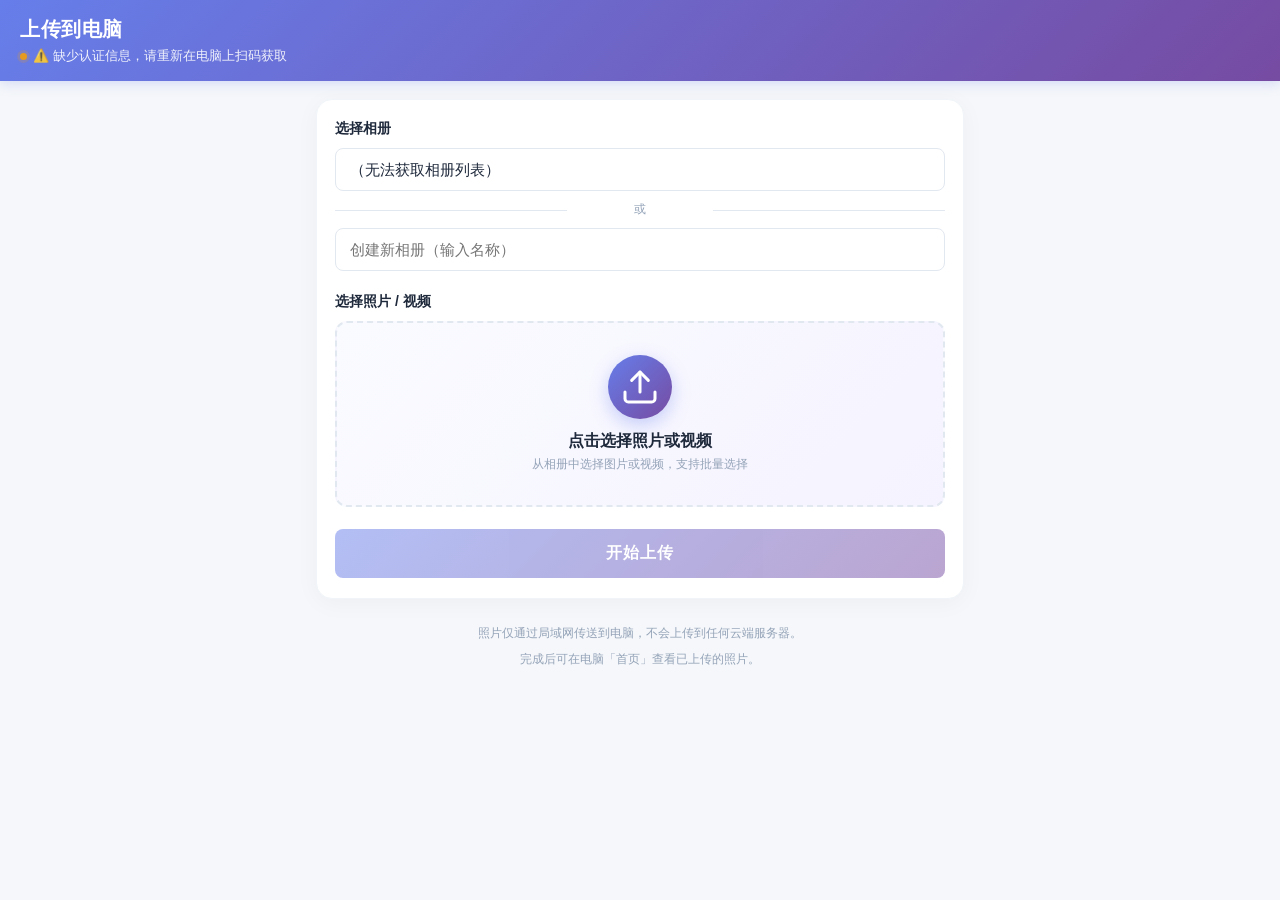
==== .bin/web/mobile-upload.html @ bdc0e415 "0.0.3，新增手机上传，引导页" ====
<!DOCTYPE html>
<html lang="zh-CN">
<head>
    <meta charset="UTF-8">
    <meta name="viewport" content="width=device-width, initial-scale=1.0, maximum-scale=1.0, user-scalable=no, viewport-fit=cover">
    <meta name="apple-mobile-web-app-capable" content="yes">
    <meta name="apple-mobile-web-app-status-bar-style" content="default">
    <title>手机上传 - 无联网相册</title>
    <link rel="stylesheet" href="mobile-upload.css">
    <script src="config.js"></script>
    <script src="exifr.js"></script>
    <script src="media-processor.js"></script>
</head>
<body>
    <div class="m-page">
        <header class="m-header">
            <div class="m-title">上传到电脑</div>
            <div class="m-status" id="mStatus">连接成功 · 同一局域网直传</div>
        </header>

        <div class="m-body">
            <div class="m-form">
                <div class="m-field">
                    <label class="m-label">选择相册</label>
                    <div class="m-album">
                        <select id="mAlbumSelect" class="m-select">
                            <option value="">加载中...</option>
                        </select>
                        <div class="m-or">或</div>
                        <input type="text" id="mNewAlbum" class="m-input" placeholder="创建新相册（输入名称）" maxlength="20">
                    </div>
                </div>

                <div class="m-field">
                    <label class="m-label">选择照片 / 视频</label>
                    <div class="m-dropzone" id="mDropzone">
                        <div class="m-ic">
                            <svg width="40" height="40" viewBox="0 0 24 24" fill="none" stroke="currentColor" stroke-width="1.8" stroke-linecap="round" stroke-linejoin="round">
                                <path d="M21 15v4a2 2 0 0 1-2 2H5a2 2 0 0 1-2-2v-4"></path>
                                <polyline points="17 8 12 3 7 8"></polyline>
                                <line x1="12" y1="3" x2="12" y2="15"></line>
                            </svg>
                        </div>
                        <div class="m-dz-text">点击选择照片或视频</div>
                        <div class="m-dz-sub">从相册中选择图片或视频，支持批量选择</div>
                        <input type="file" id="mFileInput" multiple style="display:none">
                    </div>
                    <div class="m-file-list" id="mFileList"></div>
                </div>

                <button class="m-submit" id="mSubmit" disabled>
                    <span id="mSubmitText">开始上传</span>
                </button>

                <div class="m-progress" id="mProgress" style="display:none;">
                    <div class="m-prog-row">
                        <span id="mProgStage">准备上传...</span>
                        <span id="mProgPercent">0%</span>
                    </div>
                    <div class="m-prog-bar">
                        <div class="m-prog-fill" id="mProgFill"></div>
                    </div>
                    <div class="m-prog-detail" id="mProgDetail"></div>
                </div>

                <div class="m-result" id="mResult" style="display:none;"></div>
            </div>

            <div class="m-foot">
                <p>照片仅通过局域网传送到电脑，不会上传到任何云端服务器。</p>
                <p>完成后可在电脑「首页」查看已上传的照片。</p>
            </div>
        </div>
    </div>

    <script>
    (function () {
        'use strict';

        // 从 URL 读取 token
        function getQuery(k) {
            var s = location.search.substring(1);
            var arr = s.split('&');
            for (var i = 0; i < arr.length; i++) {
                var p = arr[i].split('=');
                if (decodeURIComponent(p[0]) === k) return decodeURIComponent(p[1] || '');
            }
            return '';
        }

        var token = getQuery('token');
        if (!token) {
            document.getElementById('mStatus').textContent = '⚠️ 缺少认证信息，请重新在电脑上扫码获取';
            document.getElementById('mStatus').className = 'm-status m-status-warn';
        }

        var XHR_TIMEOUT_MS = 300000;

        var albumSelect = document.getElementById('mAlbumSelect');
        var newAlbumInput = document.getElementById('mNewAlbum');
        var dropzone = document.getElementById('mDropzone');
        var fileInput = document.getElementById('mFileInput');
        var fileListEl = document.getElementById('mFileList');
        var submitBtn = document.getElementById('mSubmit');
        var submitText = document.getElementById('mSubmitText');
        var progressEl = document.getElementById('mProgress');
        var progStage = document.getElementById('mProgStage');
        var progPercent = document.getElementById('mProgPercent');
        var progFill = document.getElementById('mProgFill');
        var progDetail = document.getElementById('mProgDetail');
        var resultEl = document.getElementById('mResult');

        var selectedFiles = [];
        var isUploading = false;

        // ========== 加载相册列表 ==========
        function loadAlbums() {
            fetch('/api/summary').then(function (r) { return r.json(); }).then(function (d) {
                var members = (d && d.members) ? d.members : {};
                albumSelect.innerHTML = '<option value="">选择已有相册...</option>'
                    + Object.values(members).map(function (a) {
                        return '<option value="' + escapeAttr(a.name) + '">' + escapeHtml(a.name) + '</option>';
                    }).join('');
                albumSelect.disabled = false;
            }).catch(function () {
                albumSelect.innerHTML = '<option value="">（无法获取相册列表）</option>';
            });
        }

        function escapeHtml(s) {
            return String(s == null ? '' : s).replace(/[&<>"']/g, function (c) {
                return ({ '&': '&amp;', '<': '&lt;', '>': '&gt;', '"': '&quot;', "'": '&#39;' })[c];
            });
        }
        function escapeAttr(s) { return escapeHtml(s); }

        function toast(msg, type) {
            var el = document.createElement('div');
            el.className = 'm-toast m-toast-' + (type || 'info');
            el.textContent = msg;
            document.body.appendChild(el);
            setTimeout(function () { el.classList.add('show'); }, 10);
            setTimeout(function () {
                el.classList.remove('show');
                setTimeout(function () { el.remove(); }, 400);
            }, 2200);
        }

        // ========== 文件选择 ==========
        dropzone.addEventListener('click', function () {
            if (isUploading) return;
            fileInput.click();
        });
        fileInput.addEventListener('change', function () {
            addFiles(fileInput.files);
            fileInput.value = '';
        });

        function addFiles(files) {
            if (!files) return;
            for (var i = 0; i < files.length; i++) {
                selectedFiles.push(files[i]);
            }
            renderFileList();
            updateSubmitBtn();
        }

        function renderFileList() {
            if (selectedFiles.length === 0) {
                fileListEl.innerHTML = '';
                return;
            }
            var itemsHtml = selectedFiles.map(function (f, idx) {
                var size = formatSize(f.size);
                var isVideo = f.type && f.type.startsWith('video');
                return '<div class="m-file-item">' +
                    '<div class="m-fi-icon">' + (isVideo ? '🎬' : '🖼️') + '</div>' +
                    '<div class="m-fi-body">' +
                        '<div class="m-fi-name">' + escapeHtml(f.name) + '</div>' +
                        '<div class="m-fi-meta">' + size + (f.type ? ' · ' + f.type : '') + '</div>' +
                    '</div>' +
                    '<button type="button" class="m-fi-del" data-idx="' + idx + '">×</button>' +
                '</div>';
            }).join('');
            fileListEl.innerHTML = '<div class="m-fi-header">已选 ' + selectedFiles.length + ' 个文件</div>' + itemsHtml;

            fileListEl.querySelectorAll('.m-fi-del').forEach(function (b) {
                b.addEventListener('click', function () {
                    if (isUploading) return;
                    var i = parseInt(b.getAttribute('data-idx'), 10);
                    selectedFiles.splice(i, 1);
                    renderFileList();
                    updateSubmitBtn();
                });
            });
        }

        function formatSize(n) {
            if (!n) return '0 B';
            var units = ['B', 'KB', 'MB', 'GB'];
            var i = 0;
            while (n >= 1024 && i < units.length - 1) { n /= 1024; i++; }
            return n.toFixed(n < 10 && i > 0 ? 1 : 0) + ' ' + units[i];
        }

        function updateSubmitBtn() {
            var hasFiles = selectedFiles.length > 0;
            var hasAlbum = !!(albumSelect.value || (newAlbumInput.value || '').trim());
            submitBtn.disabled = !hasFiles || !hasAlbum || isUploading || !token;
        }

        albumSelect.addEventListener('change', function () {
            if (this.value) newAlbumInput.value = '';
            updateSubmitBtn();
        });
        newAlbumInput.addEventListener('input', function () {
            if (this.value.trim()) albumSelect.value = '';
            updateSubmitBtn();
        });

        // ========== 上传 ==========
        submitBtn.addEventListener('click', doUpload);

        async function doUpload() {
            if (isUploading || submitBtn.disabled) return;
            if (!token) { toast('缺少认证，请重新扫码', 'error'); return; }
            if (selectedFiles.length === 0) { toast('请先选择文件', 'warn'); return; }

            var album_name = albumSelect.value || '';
            var new_album_name = (newAlbumInput.value || '').trim();
            if (!album_name && !new_album_name) { toast('请选择或输入相册名称', 'warn'); return; }

            isUploading = true;
            submitBtn.disabled = true;
            submitText.textContent = '上传中...';
            progressEl.style.display = '';
            resultEl.style.display = 'none';
            progFill.style.width = '0%';
            progPercent.textContent = '0%';

            var totalSuccess = 0, totalFail = 0, totalDup = 0;

            // 逐个上传（移动端简单策略，避免并发太高）
            for (var i = 0; i < selectedFiles.length; i++) {
                var f = selectedFiles[i];
                progStage.textContent = '处理中 ' + (i + 1) + '/' + selectedFiles.length;
                progDetail.textContent = f.name;

                try {
                    var r = await uploadOne(f, album_name, new_album_name, i, selectedFiles.length);
                    if (r && r.duplicate) totalDup++;
                    else totalSuccess++;
                } catch (e) {
                    totalFail++;
                    progDetail.textContent = f.name + ' 失败：' + (e.message || '');
                    await sleep(300);
                }

                var pct = Math.round(((i + 1) / selectedFiles.length) * 100);
                progFill.style.width = pct + '%';
                progPercent.textContent = pct + '%';
            }

            // 完成
            isUploading = false;
            submitBtn.disabled = false;
            submitText.textContent = '开始上传';
            progStage.textContent = '上传完成';
            progDetail.textContent = '';

            var html = '<div class="m-result-card">';
            if (totalSuccess > 0) html += '<div class="m-ok">✔ 成功上传 ' + totalSuccess + ' 张</div>';
            if (totalDup > 0) html += '<div class="m-dup">⚠ 跳过重复照片 ' + totalDup + ' 张</div>';
            if (totalFail > 0) html += '<div class="m-fail">✗ 失败 ' + totalFail + ' 张</div>';
            html += '<div class="m-result-tip">可在电脑端首页查看新上传的照片</div></div>';
            resultEl.innerHTML = html;
            resultEl.style.display = '';

            // 成功后清空已选文件
            selectedFiles = [];
            renderFileList();
            updateSubmitBtn();
        }

        async function uploadOne(file, album_name, new_album_name, idx, totalCount) {
            // 1. 用 MediaProcessor 处理文件（生成缩略图、提取 EXIF 拍摄日期、视频截帧）
            var processed;
            try {
                processed = await MediaProcessor.processFile(file);
                processed.file = file;
            } catch (e) {
                // 处理失败，降级为直接上传原始文件
                processed = { file: file, width: 0, height: 0, createTime: '', thumbnailBlob: null };
            }

            // 2. 构造 FormData（与电脑端 upload.js 字段一致）
            var uploadFile = processed.convertedFile || processed.file;
            var fd = new FormData();
            fd.append('album_name', album_name || '');
            fd.append('new_album_name', new_album_name || '');
            fd.append('count', String(totalCount));
            fd.append('index', String(idx));
            fd.append('file', uploadFile);
            fd.append('width', processed.width || 0);
            fd.append('height', processed.height || 0);
            fd.append('create_time', processed.createTime || '');
            fd.append('size', uploadFile.size || 0);
            if (processed.thumbnailBlob) {
                fd.append('thumbnail', processed.thumbnailBlob, 'thumb.webp');
            }

            // 3. 上传
            progStage.textContent = '上传中 ' + (idx + 1) + '/' + totalCount;

            return new Promise(function (resolve, reject) {
                var xhr = new XMLHttpRequest();
                xhr.open('POST', '/api/upload');
                xhr.setRequestHeader('X-Auth', token);
                xhr.timeout = XHR_TIMEOUT_MS;

                xhr.onload = function () {
                    if (xhr.status === 200) {
                        try { resolve(JSON.parse(xhr.responseText)); }
                        catch (e) { resolve({}); }
                    } else if (xhr.status === 401) {
                        reject(new Error('认证已失效，请重新扫码'));
                    } else {
                        var msg = '上传失败';
                        try {
                            var d = JSON.parse(xhr.responseText);
                            if (d.error) msg = d.error;
                        } catch (e) {}
                        reject(new Error(msg));
                    }
                };
                xhr.onerror = function () { reject(new Error('网络错误，检查手机电脑是否同一局域网')); };
                xhr.ontimeout = function () { reject(new Error('上传超时，视频可能过大')); };
                xhr.onabort = function () { reject(new Error('取消')); };

                xhr.send(fd);
            });
        }

        function sleep(ms) { return new Promise(function (r) { setTimeout(r, ms); }); }

        // 初始化
        loadAlbums();
        updateSubmitBtn();
    })();
    </script>
</body>
</html>
---- .bin/web/mobile-upload.css ----
/* 移动端上传页：手机友好样式 */

* { box-sizing: border-box; -webkit-tap-highlight-color: transparent; }

:root {
    --color-primary: #667eea;
    --color-secondary: #764ba2;
    --color-success: #10b981;
    --color-warning: #f59e0b;
    --color-danger: #ef4444;
    --color-text-primary: #1e293b;
    --color-text-secondary: #475569;
    --color-text-muted: #94a3b8;
    --color-border: #e2e8f0;
    --color-border-light: #f1f5f9;
    --color-bg: #f5f7fa;
    --color-bg-card: #ffffff;
    --radius-sm: 8px;
    --radius-md: 12px;
    --radius-lg: 16px;
}

html, body {
    margin: 0; padding: 0;
    background: var(--color-bg);
    color: var(--color-text-primary);
    font-family: -apple-system, BlinkMacSystemFont, "PingFang SC", "Helvetica Neue", Helvetica, Arial, sans-serif;
    font-size: 15px;
    -webkit-font-smoothing: antialiased;
    min-height: 100vh;
}

.m-page {
    min-height: 100vh;
    display: flex;
    flex-direction: column;
    padding-bottom: env(safe-area-inset-bottom, 0);
}

/* ========== Header ========== */
.m-header {
    position: sticky;
    top: 0;
    z-index: 20;
    padding: calc(env(safe-area-inset-top, 0) + 16px) 20px 16px;
    background: linear-gradient(135deg, var(--color-primary) 0%, var(--color-secondary) 100%);
    color: #fff;
    box-shadow: 0 2px 12px rgba(102, 126, 234, 0.25);
}
.m-title {
    font-size: 20px;
    font-weight: 700;
    margin-bottom: 4px;
    letter-spacing: 0.5px;
}
.m-status {
    font-size: 13px;
    opacity: 0.9;
    display: flex;
    align-items: center;
    gap: 6px;
}
.m-status::before {
    content: '';
    display: inline-block;
    width: 7px; height: 7px;
    border-radius: 50%;
    background: #34d399;
    box-shadow: 0 0 0 3px rgba(52, 211, 153, 0.25);
}
.m-status-warn::before {
    background: var(--color-warning);
    box-shadow: 0 0 0 3px rgba(245, 158, 11, 0.2);
}

/* ========== Body ========== */
.m-body {
    flex: 1;
    padding: 18px 16px 28px;
    max-width: 680px;
    width: 100%;
    margin: 0 auto;
}

.m-form {
    background: var(--color-bg-card);
    border-radius: var(--radius-lg);
    padding: 20px 18px;
    box-shadow: 0 4px 24px rgba(15, 23, 42, 0.04);
    border: 1px solid var(--color-border-light);
}

/* ========== Field ========== */
.m-field {
    margin-bottom: 22px;
}
.m-field:last-of-type {
    margin-bottom: 18px;
}
.m-label {
    display: block;
    font-size: 14px;
    font-weight: 600;
    color: var(--color-text-primary);
    margin-bottom: 10px;
}
.m-muted {
    color: var(--color-text-muted);
    font-weight: 400;
    font-size: 12px;
}

.m-input, .m-select {
    width: 100%;
    padding: 12px 14px;
    border: 1.5px solid var(--color-border);
    border-radius: var(--radius-sm);
    font-size: 15px;
    color: var(--color-text-primary);
    background: #fff;
    transition: all 0.2s;
    outline: none;
    -webkit-appearance: none;
    appearance: none;
}
.m-input:focus, .m-select:focus {
    border-color: var(--color-primary);
    box-shadow: 0 0 0 3px rgba(102, 126, 234, 0.12);
}

.m-album {
    display: flex;
    flex-direction: column;
    gap: 10px;
}
.m-or {
    text-align: center;
    font-size: 12px;
    color: var(--color-text-muted);
    position: relative;
}
.m-or::before, .m-or::after {
    content: '';
    position: absolute;
    top: 50%;
    width: 38%;
    height: 1px;
    background: var(--color-border);
}
.m-or::before { left: 0; }
.m-or::after { right: 0; }

/* ========== Dropzone ========== */
.m-dropzone {
    border: 2px dashed var(--color-border);
    border-radius: var(--radius-md);
    background: linear-gradient(135deg, #fafbff 0%, #f5f3ff 100%);
    padding: 32px 16px;
    text-align: center;
    cursor: pointer;
    transition: all 0.25s;
}
.m-dropzone:active {
    transform: scale(0.99);
    border-color: var(--color-primary);
    background: rgba(102, 126, 234, 0.05);
}
.m-ic {
    width: 64px; height: 64px;
    margin: 0 auto 12px;
    border-radius: 50%;
    background: linear-gradient(135deg, var(--color-primary) 0%, var(--color-secondary) 100%);
    color: #fff;
    display: flex; align-items: center; justify-content: center;
    box-shadow: 0 6px 18px rgba(102, 126, 234, 0.35);
}
.m-dz-text {
    font-size: 16px;
    font-weight: 600;
    color: var(--color-text-primary);
    margin-bottom: 4px;
}
.m-dz-sub {
    font-size: 12px;
    color: var(--color-text-muted);
}
.m-dz-tip {
    margin-top: 8px;
    padding: 6px 10px;
    font-size: 12px;
    color: #92400e;
    background: #fef3c7;
    border-radius: 6px;
    line-height: 1.5;
}

/* ========== File list ========== */
.m-file-list {
    margin-top: 14px;
}
.m-fi-header {
    font-size: 13px;
    color: var(--color-text-secondary);
    margin-bottom: 10px;
    font-weight: 500;
}
.m-file-item {
    display: flex;
    align-items: center;
    gap: 10px;
    padding: 10px 12px;
    background: var(--color-border-light);
    border-radius: var(--radius-sm);
    margin-bottom: 8px;
}
.m-fi-icon {
    flex-shrink: 0;
    width: 36px; height: 36px;
    border-radius: 8px;
    background: #fff;
    display: flex; align-items: center; justify-content: center;
    font-size: 18px;
}
.m-fi-body { flex: 1; min-width: 0; }
.m-fi-name {
    font-size: 14px;
    font-weight: 500;
    color: var(--color-text-primary);
    white-space: nowrap;
    overflow: hidden;
    text-overflow: ellipsis;
}
.m-fi-meta {
    font-size: 12px;
    color: var(--color-text-muted);
    margin-top: 2px;
}
.m-fi-del {
    flex-shrink: 0;
    width: 28px; height: 28px;
    border: none;
    background: #fff;
    color: var(--color-text-muted);
    border-radius: 50%;
    font-size: 18px;
    line-height: 28px;
    text-align: center;
    cursor: pointer;
    padding: 0;
}
.m-fi-del:active { background: #fee2e2; color: var(--color-danger); }

/* ========== Submit ========== */
.m-submit {
    display: block;
    width: 100%;
    padding: 14px 18px;
    font-size: 16px;
    font-weight: 600;
    color: #fff;
    background: linear-gradient(135deg, var(--color-primary) 0%, var(--color-secondary) 100%);
    border: none;
    border-radius: var(--radius-sm);
    cursor: pointer;
    box-shadow: 0 6px 18px rgba(102, 126, 234, 0.35);
    transition: all 0.2s;
    letter-spacing: 1px;
    margin-top: 4px;
}
.m-submit:disabled {
    opacity: 0.5;
    cursor: not-allowed;
    box-shadow: none;
}
.m-submit:active:not(:disabled) {
    transform: translateY(1px);
    box-shadow: 0 3px 10px rgba(102, 126, 234, 0.3);
}

/* ========== Progress ========== */
.m-progress {
    margin-top: 20px;
    padding: 14px 16px;
    background: var(--color-border-light);
    border-radius: var(--radius-sm);
}
.m-prog-row {
    display: flex;
    justify-content: space-between;
    align-items: center;
    margin-bottom: 8px;
    font-size: 13px;
    color: var(--color-text-secondary);
    font-weight: 500;
}
.m-prog-row span:last-child {
    font-weight: 600;
    color: var(--color-primary);
}
.m-prog-bar {
    height: 8px;
    border-radius: 999px;
    background: #e2e8f0;
    overflow: hidden;
}
.m-prog-fill {
    height: 100%;
    width: 0%;
    background: linear-gradient(90deg, var(--color-primary) 0%, var(--color-secondary) 100%);
    border-radius: 999px;
    transition: width 0.25s ease;
}
.m-prog-detail {
    margin-top: 8px;
    font-size: 12px;
    color: var(--color-text-muted);
    overflow: hidden;
    white-space: nowrap;
    text-overflow: ellipsis;
}

/* ========== Result ========== */
.m-result {
    margin-top: 18px;
}
.m-result-card {
    background: #fff;
    border: 1px solid var(--color-border);
    border-radius: var(--radius-md);
    padding: 16px 18px;
}
.m-result-card > div {
    padding: 6px 0;
    font-size: 15px;
    font-weight: 500;
}
.m-ok { color: var(--color-success); }
.m-dup { color: var(--color-warning); }
.m-fail { color: var(--color-danger); }
.m-result-tip {
    margin-top: 10px;
    padding-top: 12px !important;
    border-top: 1px dashed var(--color-border);
    font-size: 13px !important;
    font-weight: 400 !important;
    color: var(--color-text-muted) !important;
}

/* ========== Footer ========== */
.m-foot {
    margin-top: 24px;
    text-align: center;
    color: var(--color-text-muted);
    font-size: 12px;
    line-height: 1.8;
}
.m-foot p { margin: 0 0 4px; }

/* ========== Toast ========== */
.m-toast {
    position: fixed;
    top: 40%;
    left: 50%;
    transform: translate(-50%, -50%) scale(0.92);
    padding: 10px 18px;
    border-radius: 10px;
    background: rgba(15, 23, 42, 0.92);
    color: #fff;
    font-size: 14px;
    z-index: 1000;
    opacity: 0;
    pointer-events: none;
    transition: all 0.25s;
    max-width: 80vw;
}
.m-toast.show {
    opacity: 1;
    transform: translate(-50%, -50%) scale(1);
}
.m-toast-success { background: rgba(16, 185, 129, 0.95); }
.m-toast-error { background: rgba(239, 68, 68, 0.95); }
.m-toast-warn { background: rgba(245, 158, 11, 0.95); }
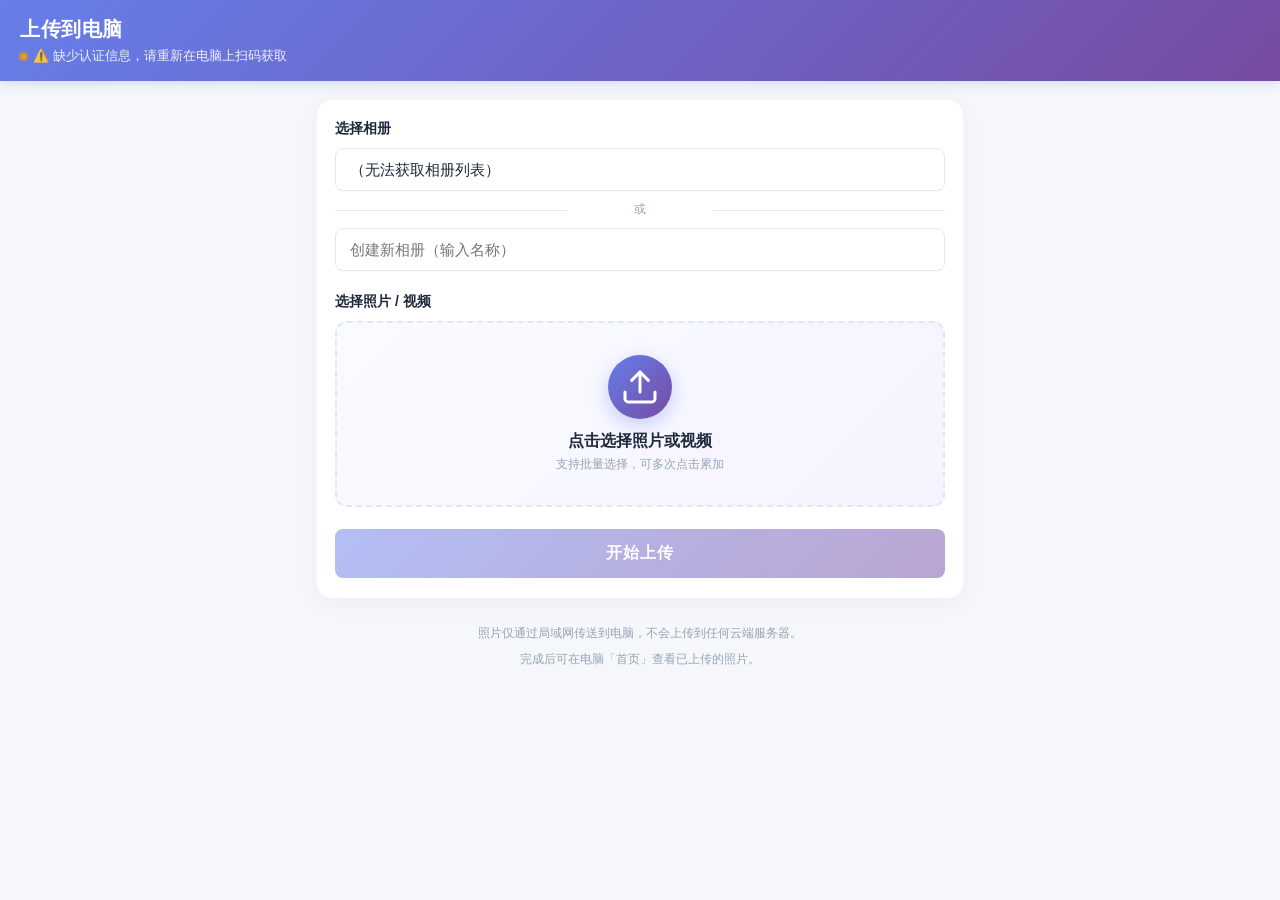
==== commit c572edf4: "鸿蒙上传问题" ====
--- a/.bin/web/mobile-upload.html
+++ b/.bin/web/mobile-upload.html
@@ -6,7 +6,7 @@
     <meta name="apple-mobile-web-app-capable" content="yes">
     <meta name="apple-mobile-web-app-status-bar-style" content="default">
     <title>手机上传 - 无联网相册</title>
-    <link rel="stylesheet" href="mobile-upload.css">
+    <link rel="stylesheet" href="mobile-upload.css?v=3">
     <script src="config.js"></script>
     <script src="exifr.js"></script>
     <script src="media-processor.js"></script>
@@ -33,7 +33,7 @@
 
                 <div class="m-field">
                     <label class="m-label">选择照片 / 视频</label>
-                    <div class="m-dropzone" id="mDropzone">
+                    <div class="m-dropzone" id="mDropzoneFile">
                         <div class="m-ic">
                             <svg width="40" height="40" viewBox="0 0 24 24" fill="none" stroke="currentColor" stroke-width="1.8" stroke-linecap="round" stroke-linejoin="round">
                                 <path d="M21 15v4a2 2 0 0 1-2 2H5a2 2 0 0 1-2-2v-4"></path>
@@ -42,9 +42,10 @@
                             </svg>
                         </div>
                         <div class="m-dz-text">点击选择照片或视频</div>
-                        <div class="m-dz-sub">从相册中选择图片或视频，支持批量选择</div>
-                        <input type="file" id="mFileInput" multiple style="display:none">
+                        <div class="m-dz-sub">支持批量选择，可多次点击累加</div>
+                        <input type="file" id="mFileInput" multiple class="m-input-hidden" onchange="window.__MobileUpload && window.__MobileUpload.handleFileChange && window.__MobileUpload.handleFileChange(this)">
                     </div>
+                    <div class="m-dz-tip" id="mWechatTip"></div>
                     <div class="m-file-list" id="mFileList"></div>
                 </div>
 
@@ -94,11 +95,37 @@
             document.getElementById('mStatus').className = 'm-status m-status-warn';
         }
 
+        // 检测微信内置浏览器：引导用户点击右上角「···」在浏览器打开
+        var ua = navigator.userAgent || '';
+        var isWeChat = ua.indexOf('MicroMessenger') >= 0;
+        if (isWeChat) {
+            var tipEl = document.getElementById('mWechatTip');
+            if (tipEl) tipEl.style.display = 'none';
+            // 全屏黑色遮罩(0.88) + 居上居右白色圆角文字框 + 垂直直线箭头
+            var overlay = document.createElement('div');
+            overlay.className = 'm-wx-overlay';
+            overlay.innerHTML =
+                // 垂直直线箭头：起点=文字框右上角，终点=微信自带「···」下方
+                '<svg class="m-wx-arrow" viewBox="0 0 20 90">' +
+                    '<line x1="10" y1="88" x2="10" y2="14" stroke="#fff" stroke-width="2.5" stroke-linecap="round"/>' +
+                    '<path d="M 10 4 L 5 14 L 15 14 Z" fill="#fff"/>' +
+                '</svg>' +
+                // 文字框：居上居右，白色实体矩形圆角聚光灯效果
+                '<div class="m-wx-textbox">' +
+                    '<div class="m-wx-line">选择右上角「<b>···</b>」</div>' +
+                    '<div class="m-wx-line">选择「<b>在浏览器打开</b>」</div>' +
+                '</div>';
+            document.body.appendChild(overlay);
+        } else {
+            var tipEl2 = document.getElementById('mWechatTip');
+            if (tipEl2) tipEl2.style.display = 'none';
+        }
+
         var XHR_TIMEOUT_MS = 300000;
 
         var albumSelect = document.getElementById('mAlbumSelect');
         var newAlbumInput = document.getElementById('mNewAlbum');
-        var dropzone = document.getElementById('mDropzone');
+        var dropzoneFile = document.getElementById('mDropzoneFile');
         var fileInput = document.getElementById('mFileInput');
         var fileListEl = document.getElementById('mFileList');
         var submitBtn = document.getElementById('mSubmit');
@@ -112,6 +139,101 @@
 
         var selectedFiles = [];
         var isUploading = false;
+        var _lastFileClickMs = 0;
+        var ENABLE_SELECT_TOAST = true;
+        var DEBUG_TOAST = true; // 调试：确认鸿蒙是否触发了 change 事件
+        var ALLOWED_IMAGE_TYPES = ['image/jpeg', 'image/jpg', 'image/png', 'image/gif', 'image/webp', 'image/heic', 'image/heif'];
+        var ALLOWED_VIDEO_TYPES = ['video/mp4', 'video/mpeg', 'video/quicktime', 'video/mov', 'video/avi', 'video/x-matroska', 'video/webm', 'video/3gpp'];
+
+        // 已选文件去重 key（name+size+lastModified 组合），防重复添加
+        // 注意：name 或 size 缺失时返回空串，不做去重（鸿蒙可能返回不完整元数据）
+        var _selectedKeys = {};
+        function getFileKey(f) {
+            if (!f) return '';
+            var name = f.name;
+            var size = f.size;
+            if (!name || !size) return '';
+            return String(name) + '|' + String(size) + '|' + String(f.lastModified || 0);
+        }
+
+        function isAllowedType(f) {
+            if (!f) return false;
+            var type = f.type ? String(f.type).toLowerCase() : '';
+            if (type) {
+                if (type.startsWith('image/')) return ALLOWED_IMAGE_TYPES.indexOf(type) >= 0 || type === 'image/*';
+                if (type.startsWith('video/')) return ALLOWED_VIDEO_TYPES.indexOf(type) >= 0 || type === 'video/*';
+            }
+            var name = String(f.name || '').toLowerCase();
+            if (/\.(jpe?g|png|gif|webp|heic|heif|bmp)$/i.test(name)) return true;
+            if (/\.(mp4|mov|mpeg|mpg|avi|mkv|webm|3gp|3gpp|m4v)$/i.test(name)) return true;
+            return false;
+        }
+
+        // 标记当前正在等待选择的 input 和类型
+        // 部分系统（如鸿蒙）change 事件可能不触发，用 visibilitychange 做兜底
+        var _pendingInput = null;
+        var _pendingKind = '';
+        var _pendingProcessed = false; // 防止 change + visibilitychange 双重处理
+
+        // 对外暴露，供 HTML 内联 onchange 使用
+        window.__MobileUpload = {
+            handleImgChange: function (inputEl) {
+                if (_pendingProcessed) return;
+                _pendingProcessed = true;
+                if (DEBUG_TOAST) toast('触发 change 事件（照片）', 'info');
+                _dispatchSelection(inputEl, 'image');
+            },
+            handleVidChange: function (inputEl) {
+                if (_pendingProcessed) return;
+                _pendingProcessed = true;
+                if (DEBUG_TOAST) toast('触发 change 事件（视频）', 'info');
+                _dispatchSelection(inputEl, 'video');
+            },
+            handleFileChange: function (inputEl) {
+                if (_pendingProcessed) return;
+                _pendingProcessed = true;
+                if (DEBUG_TOAST) toast('触发 change 事件（文件管理器）', 'info');
+                _dispatchSelection(inputEl, 'any');
+            }
+        };
+
+        function _dispatchSelection(inputEl, expectedKind) {
+            if (!inputEl) return;
+            var files = inputEl.files;
+            if (!files || files.length === 0) return;
+            // 立即把 FileList 拷贝成数组，避免后续异步访问时被 WebView 清空
+            var arr = [];
+            var len = 0;
+            try { len = files.length; } catch (_) { len = 0; }
+            for (var j = 0; j < len; j++) {
+                try { arr.push(files[j]); } catch (e) {
+                    if (DEBUG_TOAST) toast('第 ' + (j + 1) + ' 个文件读取失败', 'warn');
+                }
+            }
+            if (DEBUG_TOAST) toast('读取到 ' + arr.length + ' 个文件', arr.length > 0 ? 'info' : 'warn');
+            if (arr.length === 0) return;
+            addFiles(arr, expectedKind);
+            // 延迟清空 input.value，让其他事件处理器也能读到 files
+            setTimeout(function () { try { inputEl.value = ''; } catch (_) {} }, 100);
+        }
+
+        // visibilitychange 兜底：鸿蒙 change 事件不触发时，用户从文件选择器返回页面时检测 input.files
+        document.addEventListener('visibilitychange', function () {
+            if (document.visibilityState === 'visible' && _pendingInput && !_pendingProcessed) {
+                // 延迟 200ms 等待 change 事件先触发（如果会触发的话）
+                setTimeout(function () {
+                    if (!_pendingProcessed && _pendingInput) {
+                        try {
+                            if (_pendingInput.files && _pendingInput.files.length > 0) {
+                                _pendingProcessed = true;
+                                if (DEBUG_TOAST) toast('visibilitychange 检测到 ' + _pendingInput.files.length + ' 个文件', 'info');
+                                _dispatchSelection(_pendingInput, _pendingKind);
+                            }
+                        } catch (_) {}
+                    }
+                }, 200);
+            }
+        });
 
         // ========== 加载相册列表 ==========
         function loadAlbums() {
@@ -147,52 +269,141 @@
         }
 
         // ========== 文件选择 ==========
-        dropzone.addEventListener('click', function () {
+        // 不再 cloneNode 重建 input，直接重置 value 复用同一元素
+        // 鸿蒙 4.2 上 cloneNode 后的新 input 在多文件选择时 change 事件可能不触发
+        function resetInput(inputEl) {
+            try { inputEl.value = ''; } catch (_) {}
+            return inputEl;
+        }
+
+        function openPicker(inputEl, kind) {
+            if (!inputEl) return;
+            // 设置 pending 状态，供 visibilitychange 兜底使用
+            _pendingInput = inputEl;
+            _pendingKind = kind;
+            _pendingProcessed = false;
+            resetInput(inputEl);
+            if (DEBUG_TOAST) toast('打开选择器...', 'info');
+            setTimeout(function () { try { inputEl.click(); } catch (_) {} }, 0);
+        }
+
+        dropzoneFile.addEventListener('click', function () {
             if (isUploading) return;
-            fileInput.click();
+            var now = Date.now();
+            if (now - _lastFileClickMs < 350) return;
+            _lastFileClickMs = now;
+            openPicker(fileInput, 'any');
         });
-        fileInput.addEventListener('change', function () {
-            addFiles(fileInput.files);
-            fileInput.value = '';
-        });
-
-        function addFiles(files) {
-            if (!files) return;
+
+        function addFiles(files, expectedKind) {
+            if (!files || files.length === 0) {
+                toast('未检测到选择的文件', 'warn');
+                return;
+            }
+            var pushed = 0;
+            var skipped = 0;
+            var dup = 0;
             for (var i = 0; i < files.length; i++) {
-                selectedFiles.push(files[i]);
-            }
-            renderFileList();
+                var f = files[i];
+                if (!f) continue;
+                // 鸿蒙部分文件对象可能 name 缺失，先做兜底再走去重逻辑
+                if (!f.name) try { f.name = '未命名_' + (selectedFiles.length + pushed); } catch (_) {}
+                // 类型白名单过滤
+                if (!isAllowedType(f)) {
+                    skipped++;
+                    continue;
+                }
+                // 去重：name+size+lastModified 完全一致才算重复（缺失字段时 getFileKey 返回空串，跳过去重）
+                var k = getFileKey(f);
+                if (k && _selectedKeys[k]) { dup++; continue; }
+                if (k) _selectedKeys[k] = true;
+                selectedFiles.push(f);
+                pushed++;
+            }
+            if (pushed === 0) {
+                var msg = '未检测到有效的文件';
+                if (dup > 0 && skipped === 0) msg = '这些文件已经选过了（共 ' + dup + ' 个重复）';
+                else if (skipped > 0) msg = '跳过了 ' + skipped + ' 个不支持的文件类型，仅支持图片和视频';
+                else if (dup > 0) msg += '（跳过重复 ' + dup + ' 个）';
+                toast(msg, 'warn');
+                return;
+            }
+            var tip = '已选 ' + selectedFiles.length + ' 个';
+            var extras = [];
+            if (dup > 0) extras.push('重复 ' + dup + ' 个');
+            if (skipped > 0) extras.push('跳过不支持 ' + skipped + ' 个');
+            if (extras.length > 0) tip += '（' + extras.join('，') + '）';
+            if (ENABLE_SELECT_TOAST) toast(tip, (skipped > 0 || dup > 0) ? 'warn' : 'info');
+            try {
+                renderFileList();
+            } catch (e) {
+                toast('渲染列表出错: ' + (e.message || ''), 'error');
+            }
             updateSubmitBtn();
         }
 
         function renderFileList() {
             if (selectedFiles.length === 0) {
                 fileListEl.innerHTML = '';
+                // 强制 reflow
+                try { void fileListEl.offsetHeight; } catch (_) {}
                 return;
             }
-            var itemsHtml = selectedFiles.map(function (f, idx) {
-                var size = formatSize(f.size);
-                var isVideo = f.type && f.type.startsWith('video');
-                return '<div class="m-file-item">' +
-                    '<div class="m-fi-icon">' + (isVideo ? '🎬' : '🖼️') + '</div>' +
-                    '<div class="m-fi-body">' +
-                        '<div class="m-fi-name">' + escapeHtml(f.name) + '</div>' +
-                        '<div class="m-fi-meta">' + size + (f.type ? ' · ' + f.type : '') + '</div>' +
-                    '</div>' +
-                    '<button type="button" class="m-fi-del" data-idx="' + idx + '">×</button>' +
-                '</div>';
-            }).join('');
-            fileListEl.innerHTML = '<div class="m-fi-header">已选 ' + selectedFiles.length + ' 个文件</div>' + itemsHtml;
+            var itemsHtml = '';
+            try {
+                itemsHtml = selectedFiles.map(function (f, idx) {
+                    var size = formatSize(f && f.size);
+                    var isVideo = f && f.type && String(f.type).startsWith('video');
+                    var name = f ? (f.name || ('未命名_' + idx)) : ('未知_' + idx);
+                    var metaStr = size;
+                    if (f && f.type) metaStr += ' · ' + String(f.type);
+                    return '<div class="m-file-item">' +
+                        '<div class="m-fi-icon">' + (isVideo ? '🎬' : '🖼️') + '</div>' +
+                        '<div class="m-fi-body">' +
+                            '<div class="m-fi-name">' + escapeHtml(name) + '</div>' +
+                            '<div class="m-fi-meta">' + escapeHtml(metaStr) + '</div>' +
+                        '</div>' +
+                        '<button type="button" class="m-fi-del" data-idx="' + idx + '">×</button>' +
+                    '</div>';
+                }).join('');
+                fileListEl.innerHTML = '<div class="m-fi-header">已选 ' + selectedFiles.length + ' 个文件</div>' + itemsHtml;
+            } catch (e) {
+                // 兜底：innerHTML 渲染异常时降级为纯文本列表
+                var plain = '<div class="m-fi-header">已选 ' + selectedFiles.length + ' 个文件</div>';
+                for (var j = 0; j < selectedFiles.length; j++) {
+                    plain += '<div style="padding:6px 0;border-bottom:1px dashed #eee;font-size:14px;">' +
+                        escapeHtml(selectedFiles[j] && selectedFiles[j].name ? selectedFiles[j].name : ('文件_' + j)) +
+                        ' <button type="button" class="m-fi-del" data-idx="' + j + '" style="float:right;color:#f56565;border:none;background:none;font-size:20px;cursor:pointer;">×</button></div>';
+                }
+                fileListEl.innerHTML = plain;
+                toast('已降级显示文件列表', 'warn');
+            }
 
             fileListEl.querySelectorAll('.m-fi-del').forEach(function (b) {
                 b.addEventListener('click', function () {
                     if (isUploading) return;
                     var i = parseInt(b.getAttribute('data-idx'), 10);
-                    selectedFiles.splice(i, 1);
+                    if (i >= 0 && i < selectedFiles.length) {
+                        var k = getFileKey(selectedFiles[i]);
+                        if (k) delete _selectedKeys[k];
+                        selectedFiles.splice(i, 1);
+                    }
                     renderFileList();
                     updateSubmitBtn();
                 });
             });
+
+            // 鸿蒙 WebView 渲染节流兜底：强制触发一次 reflow + 重新 attach
+            try {
+                void fileListEl.offsetHeight;
+                var parent = fileListEl.parentNode;
+                if (parent) {
+                    var next = fileListEl.nextSibling;
+                    parent.removeChild(fileListEl);
+                    parent.insertBefore(fileListEl, next);
+                    void fileListEl.offsetHeight;
+                }
+            } catch (_) {}
         }
 
         function formatSize(n) {
@@ -278,6 +489,7 @@
 
             // 成功后清空已选文件
             selectedFiles = [];
+            _selectedKeys = {};
             renderFileList();
             updateSubmitBtn();
         }
--- a/.bin/web/mobile-upload.css
+++ b/.bin/web/mobile-upload.css
@@ -174,6 +174,20 @@
     display: flex; align-items: center; justify-content: center;
     box-shadow: 0 6px 18px rgba(102, 126, 234, 0.35);
 }
+
+/* 关键：鸿蒙 4.2 WebView 中 display:none 的 input，onchange 事件偶发不触发；
+   改用视觉隐藏方式：保留在 DOM 中但尺寸为 0、完全透明、脱离正常流，保持事件链完整 */
+.m-input-hidden {
+    position: absolute;
+    left: -9999px;
+    top: 0;
+    width: 0;
+    height: 0;
+    opacity: 0;
+    pointer-events: none;
+    visibility: hidden;
+    overflow: hidden;
+}
 .m-dz-text {
     font-size: 16px;
     font-weight: 600;
@@ -347,6 +361,79 @@
 }
 
 /* ========== Footer ========== */
+
+/* ========== 微信环境遮罩引导 ========== */
+.m-wx-overlay {
+    position: fixed;
+    top: 0; left: 0; right: 0; bottom: 0;
+    background: rgba(0, 0, 0, 0.88);
+    z-index: 9999;
+    pointer-events: auto;
+    -webkit-backdrop-filter: blur(2px);
+    backdrop-filter: blur(2px);
+    animation: mWxFadeIn 0.28s ease;
+}
+@keyframes mWxFadeIn {
+    from { opacity: 0; }
+    to { opacity: 1; }
+}
+
+/* 文字框：居上居右，白色实体矩形圆角聚光灯效果 */
+.m-wx-textbox {
+    position: absolute;
+    top: calc(env(safe-area-inset-top, 0) + 140px);
+    right: 16px;
+    background: #ffffff;
+    color: #1e293b;
+    padding: 16px 22px 18px;
+    border-radius: 14px;
+    box-shadow:
+        0 8px 32px rgba(0, 0, 0, 0.28),
+        0 0 40px rgba(255, 255, 255, 0.35),
+        0 0 80px rgba(255, 255, 255, 0.15);
+    min-width: 200px;
+    max-width: 260px;
+    animation: mWxTextBoxIn 0.35s cubic-bezier(0.22, 1, 0.36, 1) 0.12s both;
+}
+@keyframes mWxTextBoxIn {
+    from { opacity: 0; transform: translateY(6px) scale(0.96); }
+    to { opacity: 1; transform: translateY(0) scale(1); }
+}
+.m-wx-line {
+    font-size: 16px;
+    line-height: 1.8;
+    color: #1e293b;
+    text-align: right;
+    white-space: nowrap;
+}
+.m-wx-line + .m-wx-line {
+    margin-top: 4px;
+}
+.m-wx-line b {
+    font-weight: 700;
+    color: #0f172a;
+    background: linear-gradient(90deg, #eef2ff 0%, #f5f3ff 100%);
+    padding: 2px 6px;
+    border-radius: 5px;
+    margin: 0 1px;
+}
+
+/* 垂直直线箭头：起点=文字框右上角，终点=微信「···」下方 */
+.m-wx-arrow {
+    position: absolute;
+    top: calc(env(safe-area-inset-top, 0) + 50px);
+    right: 6px;
+    width: 20px;
+    height: 90px;
+    pointer-events: none;
+    filter: drop-shadow(0 0 6px rgba(255, 255, 255, 0.4));
+    animation: mWxArrowIn 0.5s ease-out 0.25s both;
+}
+@keyframes mWxArrowIn {
+    from { opacity: 0; }
+    to { opacity: 1; }
+}
+
 .m-foot {
     margin-top: 24px;
     text-align: center;
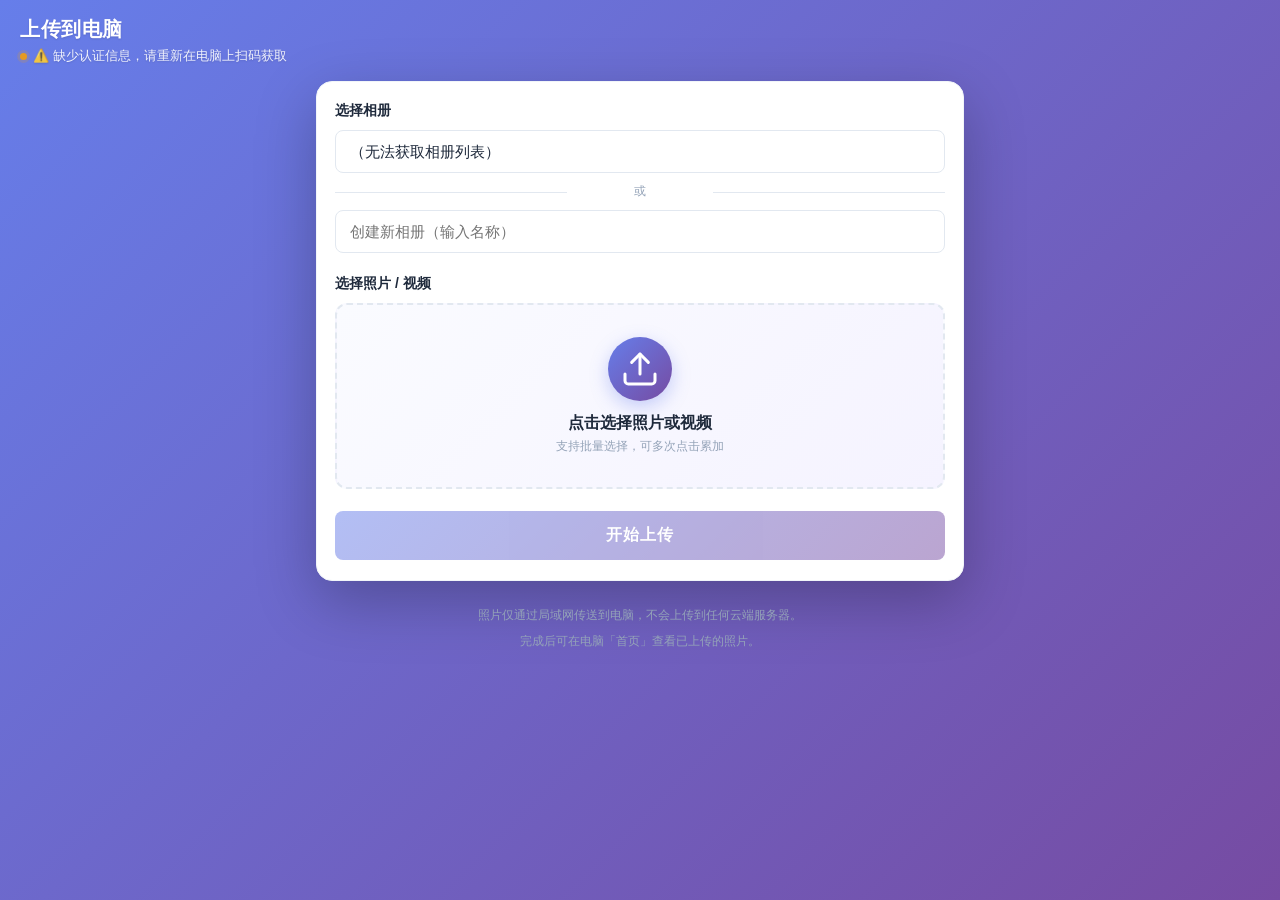
==== commit 0c35c33b: "up" ====
--- a/.bin/web/mobile-upload.html
+++ b/.bin/web/mobile-upload.html
@@ -6,7 +6,7 @@
     <meta name="apple-mobile-web-app-capable" content="yes">
     <meta name="apple-mobile-web-app-status-bar-style" content="default">
     <title>手机上传 - 无联网相册</title>
-    <link rel="stylesheet" href="mobile-upload.css?v=3">
+    <link rel="stylesheet" href="mobile-upload.css?v=5">
     <script src="config.js"></script>
     <script src="exifr.js"></script>
     <script src="media-processor.js"></script>
--- a/.bin/web/mobile-upload.css
+++ b/.bin/web/mobile-upload.css
@@ -22,7 +22,7 @@
 
 html, body {
     margin: 0; padding: 0;
-    background: var(--color-bg);
+    background: linear-gradient(135deg, var(--color-primary) 0%, var(--color-secondary) 100%);
     color: var(--color-text-primary);
     font-family: -apple-system, BlinkMacSystemFont, "PingFang SC", "Helvetica Neue", Helvetica, Arial, sans-serif;
     font-size: 15px;
@@ -42,10 +42,10 @@
     position: sticky;
     top: 0;
     z-index: 20;
-    padding: calc(env(safe-area-inset-top, 0) + 16px) 20px 16px;
-    background: linear-gradient(135deg, var(--color-primary) 0%, var(--color-secondary) 100%);
+    padding: calc(env(safe-area-inset-top, 0) + 16px) 20px 12px;
+    background: transparent;
     color: #fff;
-    box-shadow: 0 2px 12px rgba(102, 126, 234, 0.25);
+    text-shadow: 0 1px 2px rgba(0,0,0,0.12);
 }
 .m-title {
     font-size: 20px;
@@ -76,7 +76,7 @@
 /* ========== Body ========== */
 .m-body {
     flex: 1;
-    padding: 18px 16px 28px;
+    padding: 4px 16px 28px;
     max-width: 680px;
     width: 100%;
     margin: 0 auto;
@@ -86,7 +86,7 @@
     background: var(--color-bg-card);
     border-radius: var(--radius-lg);
     padding: 20px 18px;
-    box-shadow: 0 4px 24px rgba(15, 23, 42, 0.04);
+    box-shadow: 0 20px 60px rgba(0, 0, 0, 0.25);
     border: 1px solid var(--color-border-light);
 }
 
@@ -223,10 +223,13 @@
     align-items: center;
     gap: 10px;
     padding: 10px 12px;
-    background: var(--color-border-light);
+    background: #f5f5f5;
     border-radius: var(--radius-sm);
     margin-bottom: 8px;
 }
+.m-file-item.processing { background: #fff3e0; }
+.m-file-item.success    { background: #e8f5e9; }
+.m-file-item.error      { background: #ffebee; }
 .m-fi-icon {
     flex-shrink: 0;
     width: 36px; height: 36px;
@@ -295,7 +298,7 @@
 .m-progress {
     margin-top: 20px;
     padding: 14px 16px;
-    background: var(--color-border-light);
+    background: #f5f5f5;
     border-radius: var(--radius-sm);
 }
 .m-prog-row {
@@ -366,11 +369,11 @@
 .m-wx-overlay {
     position: fixed;
     top: 0; left: 0; right: 0; bottom: 0;
-    background: rgba(0, 0, 0, 0.88);
+    background: rgba(15, 23, 42, 0.28);
     z-index: 9999;
     pointer-events: auto;
-    -webkit-backdrop-filter: blur(2px);
-    backdrop-filter: blur(2px);
+    -webkit-backdrop-filter: blur(10px);
+    backdrop-filter: blur(10px);
     animation: mWxFadeIn 0.28s ease;
 }
 @keyframes mWxFadeIn {
@@ -446,24 +449,27 @@
 /* ========== Toast ========== */
 .m-toast {
     position: fixed;
-    top: 40%;
+    top: 20%;
     left: 50%;
-    transform: translate(-50%, -50%) scale(0.92);
-    padding: 10px 18px;
-    border-radius: 10px;
-    background: rgba(15, 23, 42, 0.92);
-    color: #fff;
+    transform: translate(-50%, -50%) scale(0.96);
+    padding: 12px 18px;
+    border-radius: 12px;
+    background: #ffffff;
+    color: #1e293b;
     font-size: 14px;
     z-index: 1000;
     opacity: 0;
     pointer-events: none;
     transition: all 0.25s;
-    max-width: 80vw;
+    max-width: 82vw;
+    min-width: 200px;
+    box-shadow: 0 10px 30px rgba(15, 23, 42, 0.16);
+    border-left: 4px solid #94a3b8;
 }
 .m-toast.show {
     opacity: 1;
     transform: translate(-50%, -50%) scale(1);
 }
-.m-toast-success { background: rgba(16, 185, 129, 0.95); }
-.m-toast-error { background: rgba(239, 68, 68, 0.95); }
-.m-toast-warn { background: rgba(245, 158, 11, 0.95); }
+.m-toast-success { border-left-color: var(--color-success); }
+.m-toast-error   { border-left-color: var(--color-danger); }
+.m-toast-warn    { border-left-color: var(--color-warning); }
